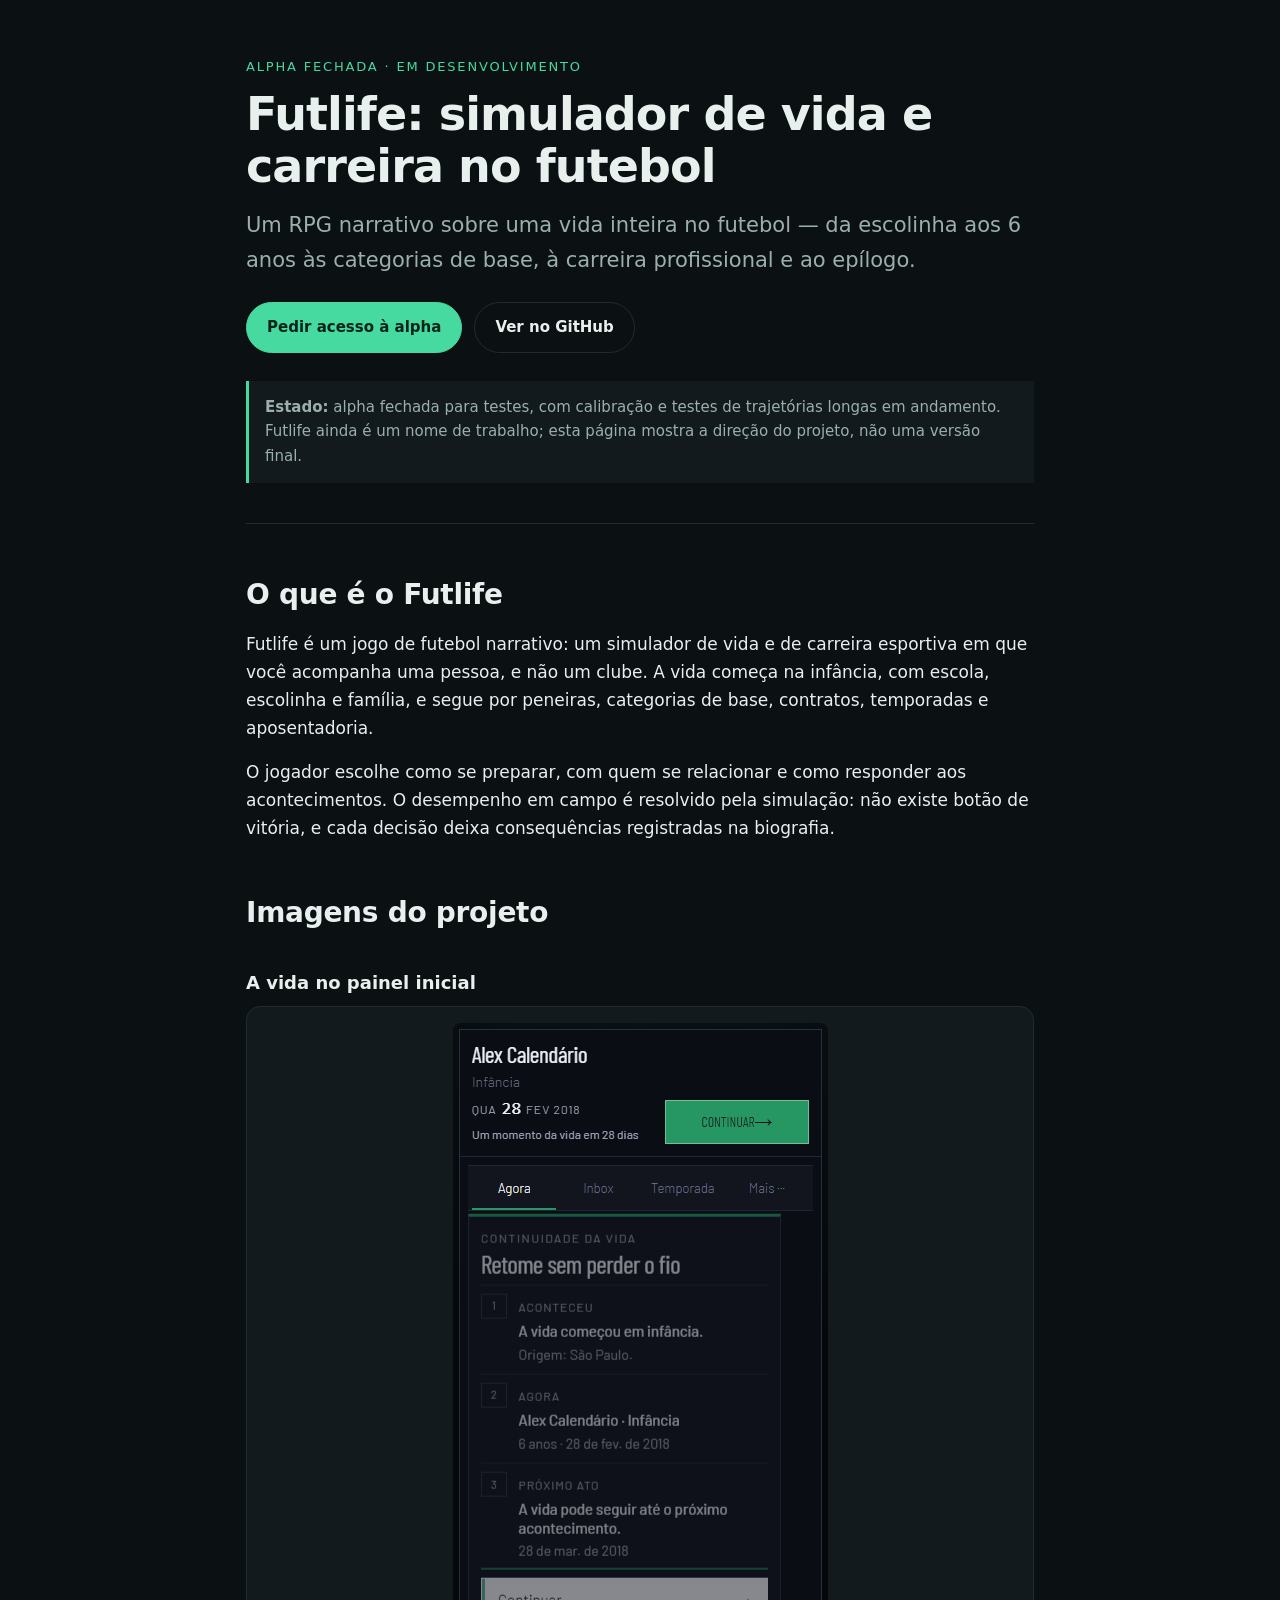
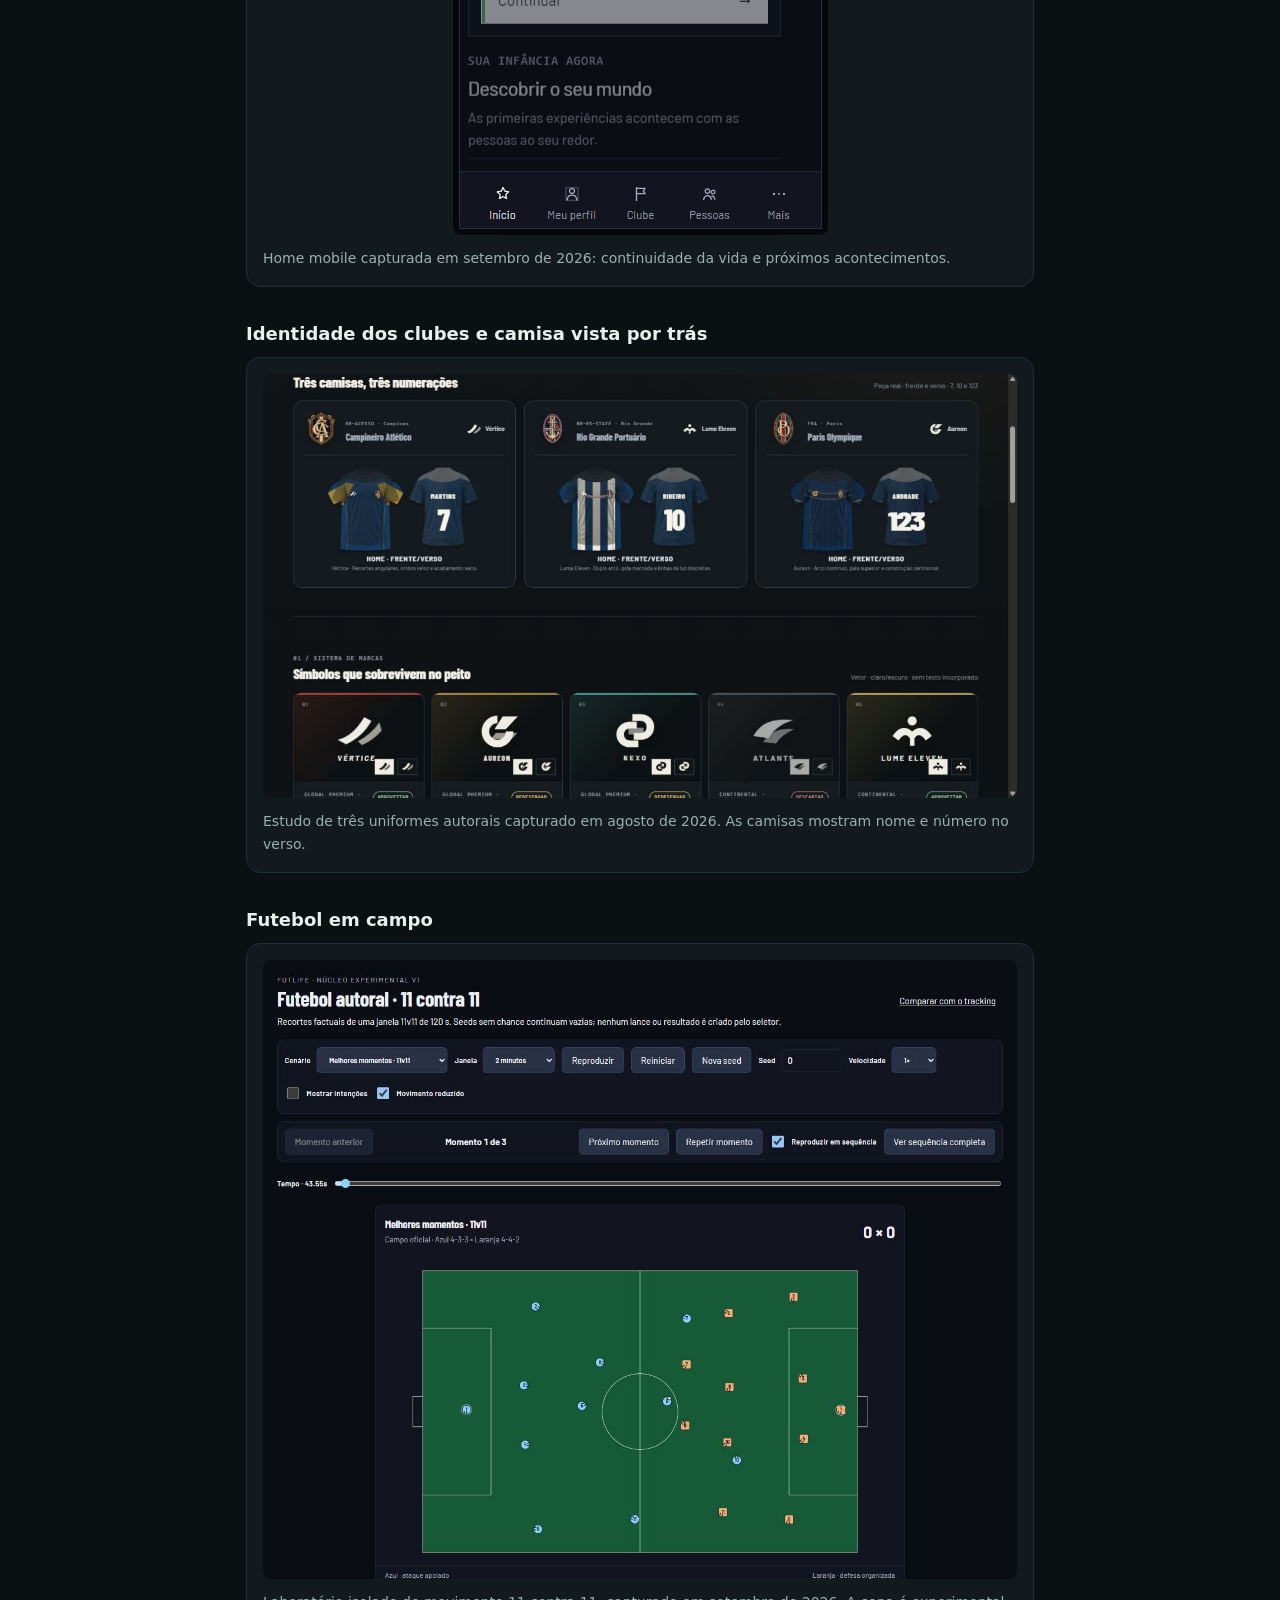
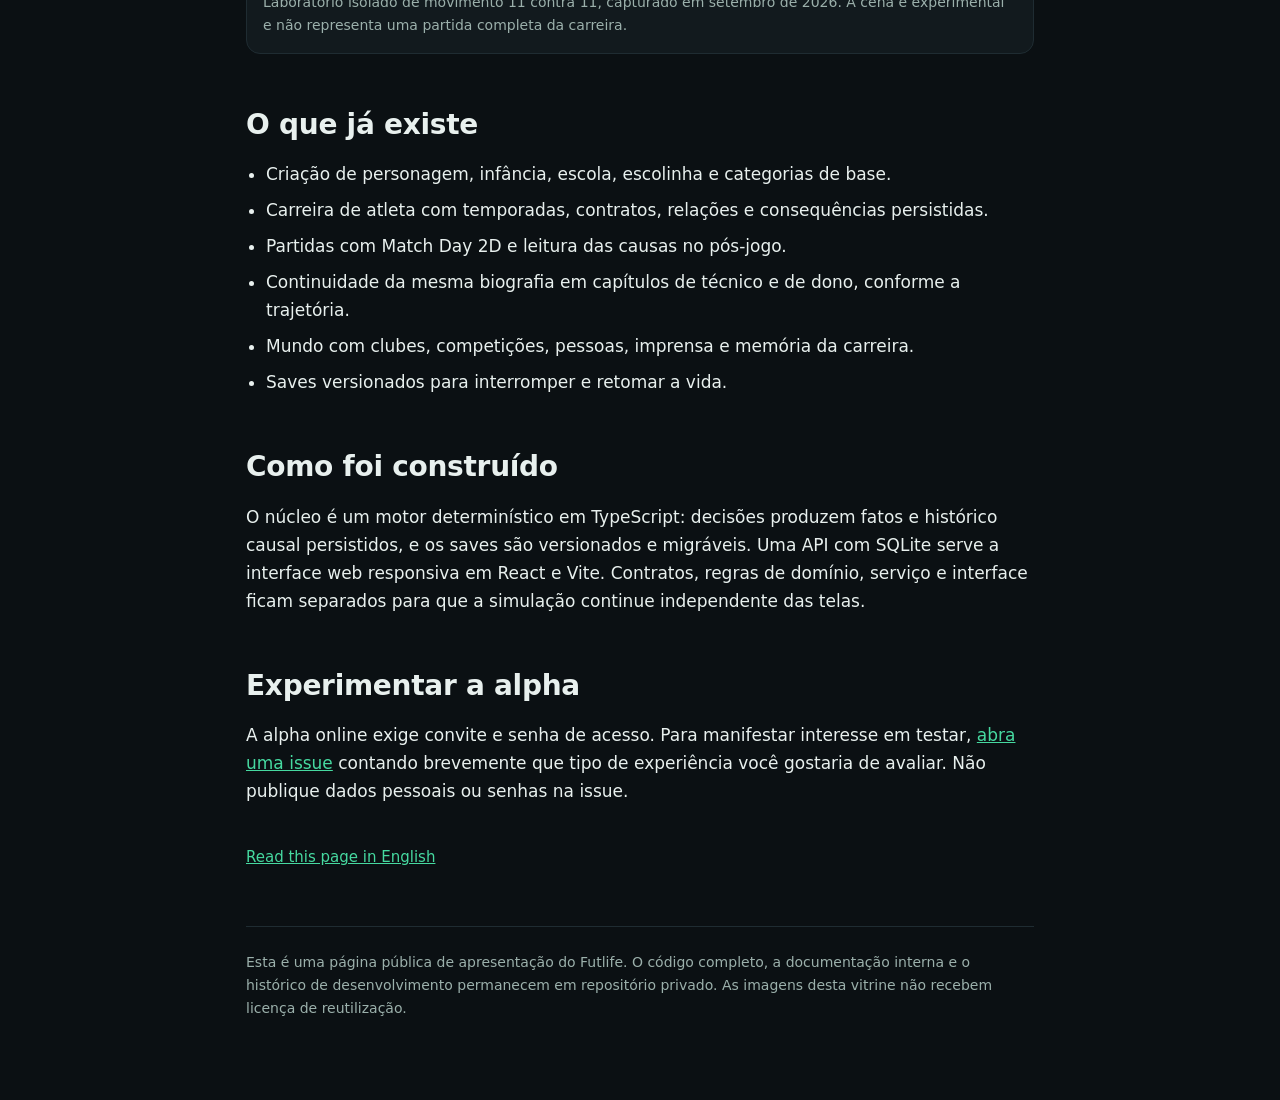
==== index.html @ e3adbea8 "Publica pagina do projeto e metadados de busca Adiciona uma pagina publica em HTML (pt-BR e en) com " ====
<!doctype html>
<html lang="pt-BR">
<head>
<meta charset="utf-8">
<meta name="viewport" content="width=device-width, initial-scale=1">
<title>Futlife — simulador de vida e carreira no futebol (RPG narrativo)</title>
<meta name="description" content="Futlife é um simulador de vida e carreira no futebol: um RPG narrativo que começa aos 6 anos e atravessa escolinha, categorias de base, carreira profissional e outros papéis. Alpha fechada em desenvolvimento.">
<link rel="canonical" href="https://cingez.github.io/futlife-showcase/">
<link rel="alternate" hreflang="pt-BR" href="https://cingez.github.io/futlife-showcase/">
<link rel="alternate" hreflang="en" href="https://cingez.github.io/futlife-showcase/en/">
<link rel="alternate" hreflang="x-default" href="https://cingez.github.io/futlife-showcase/">
<meta name="author" content="Futlife">
<meta name="robots" content="index, follow, max-image-preview:large">
<meta name="theme-color" content="#0b1013">

<meta property="og:type" content="website">
<meta property="og:site_name" content="Futlife">
<meta property="og:locale" content="pt_BR">
<meta property="og:locale:alternate" content="en_US">
<meta property="og:url" content="https://cingez.github.io/futlife-showcase/">
<meta property="og:title" content="Futlife — simulador de vida e carreira no futebol">
<meta property="og:description" content="RPG narrativo de uma vida inteira no futebol: da escolinha aos 6 anos às categorias de base, à carreira profissional e ao epílogo. Alpha fechada.">
<meta property="og:image" content="https://cingez.github.io/futlife-showcase/uniformes-frente-verso-ago-2026.png">
<meta property="og:image:alt" content="Três uniformes autorais do Futlife, com frente e verso das camisas">

<meta name="twitter:card" content="summary_large_image">
<meta name="twitter:title" content="Futlife — simulador de vida e carreira no futebol">
<meta name="twitter:description" content="RPG narrativo de uma vida inteira no futebol, da infância ao epílogo. Alpha fechada em desenvolvimento.">
<meta name="twitter:image" content="https://cingez.github.io/futlife-showcase/uniformes-frente-verso-ago-2026.png">

<link rel="stylesheet" href="style.css">

<script type="application/ld+json">
{
  "@context": "https://schema.org",
  "@type": "VideoGame",
  "name": "Futlife",
  "alternateName": "Futlife — simulador de vida no futebol",
  "url": "https://cingez.github.io/futlife-showcase/",
  "inLanguage": "pt-BR",
  "description": "Simulador de vida e carreira no futebol. RPG narrativo que começa aos 6 anos e atravessa escolinha, categorias de base, carreira profissional e outros papéis no futebol, com partidas simuladas e consequências persistentes.",
  "genre": ["Simulação de vida", "Simulação de carreira esportiva", "RPG narrativo"],
  "gamePlatform": ["Web browser"],
  "applicationCategory": "Game",
  "operatingSystem": "Navegador web",
  "image": "https://cingez.github.io/futlife-showcase/uniformes-frente-verso-ago-2026.png",
  "screenshot": [
    "https://cingez.github.io/futlife-showcase/home-mobile-set-2026.png",
    "https://cingez.github.io/futlife-showcase/uniformes-frente-verso-ago-2026.png",
    "https://cingez.github.io/futlife-showcase/laboratorio-11v11-set-2026.png"
  ],
  "sameAs": ["https://github.com/cingez/futlife-showcase"]
}
</script>
<script type="application/ld+json">
{
  "@context": "https://schema.org",
  "@type": "FAQPage",
  "mainEntity": [
    {
      "@type": "Question",
      "name": "O que é o Futlife?",
      "acceptedAnswer": {
        "@type": "Answer",
        "text": "Futlife é um simulador de vida e carreira no futebol em desenvolvimento. A trajetória começa aos 6 anos e pode passar pela escolinha, pelas categorias de base, pela carreira profissional e por outros papéis no futebol."
      }
    },
    {
      "@type": "Question",
      "name": "Dá para jogar o Futlife agora?",
      "acceptedAnswer": {
        "@type": "Answer",
        "text": "A alpha online é fechada: exige convite e senha de acesso. É possível manifestar interesse em testar abrindo uma issue no repositório público de apresentação."
      }
    },
    {
      "@type": "Question",
      "name": "O Futlife é um jogo de gerenciamento como o Football Manager?",
      "acceptedAnswer": {
        "@type": "Answer",
        "text": "Não. O jogador vive uma única trajetória pessoal: escolhe preparo, relações e respostas aos acontecimentos. Os resultados esportivos são resolvidos pela simulação, não escolhidos diretamente."
      }
    }
  ]
}
</script>
</head>
<body>
<div class="wrap">

<header class="hero">
  <p class="eyebrow">Alpha fechada · em desenvolvimento</p>
  <h1>Futlife: simulador de vida e carreira no futebol</h1>
  <p class="lede">Um RPG narrativo sobre uma vida inteira no futebol — da escolinha aos 6 anos às categorias de base, à carreira profissional e ao epílogo.</p>
  <div class="actions">
    <a class="btn primary" href="https://github.com/cingez/futlife-showcase/issues">Pedir acesso à alpha</a>
    <a class="btn" href="https://github.com/cingez/futlife-showcase">Ver no GitHub</a>
  </div>
  <p class="status"><strong>Estado:</strong> alpha fechada para testes, com calibração e testes de trajetórias longas em andamento. Futlife ainda é um nome de trabalho; esta página mostra a direção do projeto, não uma versão final.</p>
</header>

<main>
  <h2>O que é o Futlife</h2>
  <p>Futlife é um jogo de futebol narrativo: um simulador de vida e de carreira esportiva em que você acompanha uma pessoa, e não um clube. A vida começa na infância, com escola, escolinha e família, e segue por peneiras, categorias de base, contratos, temporadas e aposentadoria.</p>
  <p>O jogador escolhe como se preparar, com quem se relacionar e como responder aos acontecimentos. O desempenho em campo é resolvido pela simulação: não existe botão de vitória, e cada decisão deixa consequências registradas na biografia.</p>

  <h2>Imagens do projeto</h2>

  <h3>A vida no painel inicial</h3>
  <figure>
    <img src="home-mobile-set-2026.png" width="375" height="812" loading="lazy" decoding="async" alt="Home mobile do Futlife mostrando a vida de um jogador na infância, com continuidade da vida e próximos acontecimentos">
    <figcaption>Home mobile capturada em setembro de 2026: continuidade da vida e próximos acontecimentos.</figcaption>
  </figure>

  <h3>Identidade dos clubes e camisa vista por trás</h3>
  <figure>
    <img src="uniformes-frente-verso-ago-2026.png" loading="lazy" decoding="async" alt="Três uniformes autorais de clubes do Futlife, com frente e verso das camisas, nome e número nas costas">
    <figcaption>Estudo de três uniformes autorais capturado em agosto de 2026. As camisas mostram nome e número no verso.</figcaption>
  </figure>

  <h3>Futebol em campo</h3>
  <figure>
    <img src="laboratorio-11v11-set-2026.png" loading="lazy" decoding="async" alt="Laboratório experimental de futebol 11 contra 11 do Futlife, com os 22 jogadores posicionados em campo">
    <figcaption>Laboratório isolado de movimento 11 contra 11, capturado em setembro de 2026. A cena é experimental e não representa uma partida completa da carreira.</figcaption>
  </figure>

  <h2>O que já existe</h2>
  <ul>
    <li>Criação de personagem, infância, escola, escolinha e categorias de base.</li>
    <li>Carreira de atleta com temporadas, contratos, relações e consequências persistidas.</li>
    <li>Partidas com Match Day 2D e leitura das causas no pós-jogo.</li>
    <li>Continuidade da mesma biografia em capítulos de técnico e de dono, conforme a trajetória.</li>
    <li>Mundo com clubes, competições, pessoas, imprensa e memória da carreira.</li>
    <li>Saves versionados para interromper e retomar a vida.</li>
  </ul>

  <h2>Como foi construído</h2>
  <p>O núcleo é um motor determinístico em TypeScript: decisões produzem fatos e histórico causal persistidos, e os saves são versionados e migráveis. Uma API com SQLite serve a interface web responsiva em React e Vite. Contratos, regras de domínio, serviço e interface ficam separados para que a simulação continue independente das telas.</p>

  <h2>Experimentar a alpha</h2>
  <p>A alpha online exige convite e senha de acesso. Para manifestar interesse em testar, <a href="https://github.com/cingez/futlife-showcase/issues/new/choose">abra uma issue</a> contando brevemente que tipo de experiência você gostaria de avaliar. Não publique dados pessoais ou senhas na issue.</p>

  <p class="lang"><a href="en/" hreflang="en" lang="en">Read this page in English</a></p>
</main>

<footer>
  <p>Esta é uma página pública de apresentação do Futlife. O código completo, a documentação interna e o histórico de desenvolvimento permanecem em repositório privado. As imagens desta vitrine não recebem licença de reutilização.</p>
</footer>

</div>
</body>
</html>
---- style.css ----
:root {
  color-scheme: dark;
  --bg: #0b1013;
  --surface: #121a1e;
  --line: #1f2c32;
  --ink: #e8f0ee;
  --muted: #9bb0ab;
  --accent: #46d9a0;
  --accent-ink: #06231a;
}

* { box-sizing: border-box; }

html { scroll-behavior: smooth; }

body {
  margin: 0;
  background: var(--bg);
  color: var(--ink);
  font: 400 17px/1.65 system-ui, -apple-system, "Segoe UI", Roboto, Helvetica, Arial, sans-serif;
  -webkit-font-smoothing: antialiased;
}

.wrap {
  max-width: 820px;
  margin: 0 auto;
  padding: 0 16px;
}

header.hero {
  padding: 56px 0 40px;
  border-bottom: 1px solid var(--line);
}

.eyebrow {
  margin: 0 0 12px;
  font-size: 13px;
  letter-spacing: 0.14em;
  text-transform: uppercase;
  color: var(--accent);
}

h1 {
  margin: 0 0 16px;
  font-size: clamp(30px, 6vw, 46px);
  line-height: 1.12;
  font-weight: 600;
  letter-spacing: -0.02em;
}

.lede {
  margin: 0 0 24px;
  font-size: clamp(18px, 2.4vw, 21px);
  color: var(--muted);
}

h2 {
  margin: 48px 0 12px;
  font-size: clamp(22px, 3.4vw, 28px);
  font-weight: 600;
  letter-spacing: -0.01em;
}

h3 {
  margin: 32px 0 8px;
  font-size: 18px;
  font-weight: 600;
}

p { margin: 0 0 16px; }

a { color: var(--accent); }

ul { padding-left: 20px; margin: 0 0 16px; }

li { margin-bottom: 8px; }

.actions {
  display: flex;
  flex-wrap: wrap;
  gap: 12px;
  margin-top: 8px;
}

.btn {
  display: inline-block;
  padding: 12px 20px;
  border-radius: 999px;
  border: 1px solid var(--line);
  text-decoration: none;
  font-weight: 600;
  font-size: 15px;
  color: var(--ink);
}

.btn.primary {
  background: var(--accent);
  border-color: var(--accent);
  color: var(--accent-ink);
}

.status {
  margin: 28px 0 0;
  padding: 14px 16px;
  border-left: 3px solid var(--accent);
  background: var(--surface);
  color: var(--muted);
  font-size: 15px;
}

figure {
  margin: 0 0 32px;
  padding: 16px;
  background: var(--surface);
  border: 1px solid var(--line);
  border-radius: 14px;
}

figure img {
  display: block;
  max-width: 100%;
  height: auto;
  margin: 0 auto;
  border-radius: 8px;
}

figcaption {
  margin-top: 12px;
  font-size: 14px;
  color: var(--muted);
}

.lang {
  margin: 40px 0 0;
  font-size: 15px;
  color: var(--muted);
}

footer {
  margin-top: 56px;
  padding: 24px 0 64px;
  border-top: 1px solid var(--line);
  font-size: 14px;
  color: var(--muted);
}

@media (prefers-reduced-motion: reduce) {
  html { scroll-behavior: auto; }
}
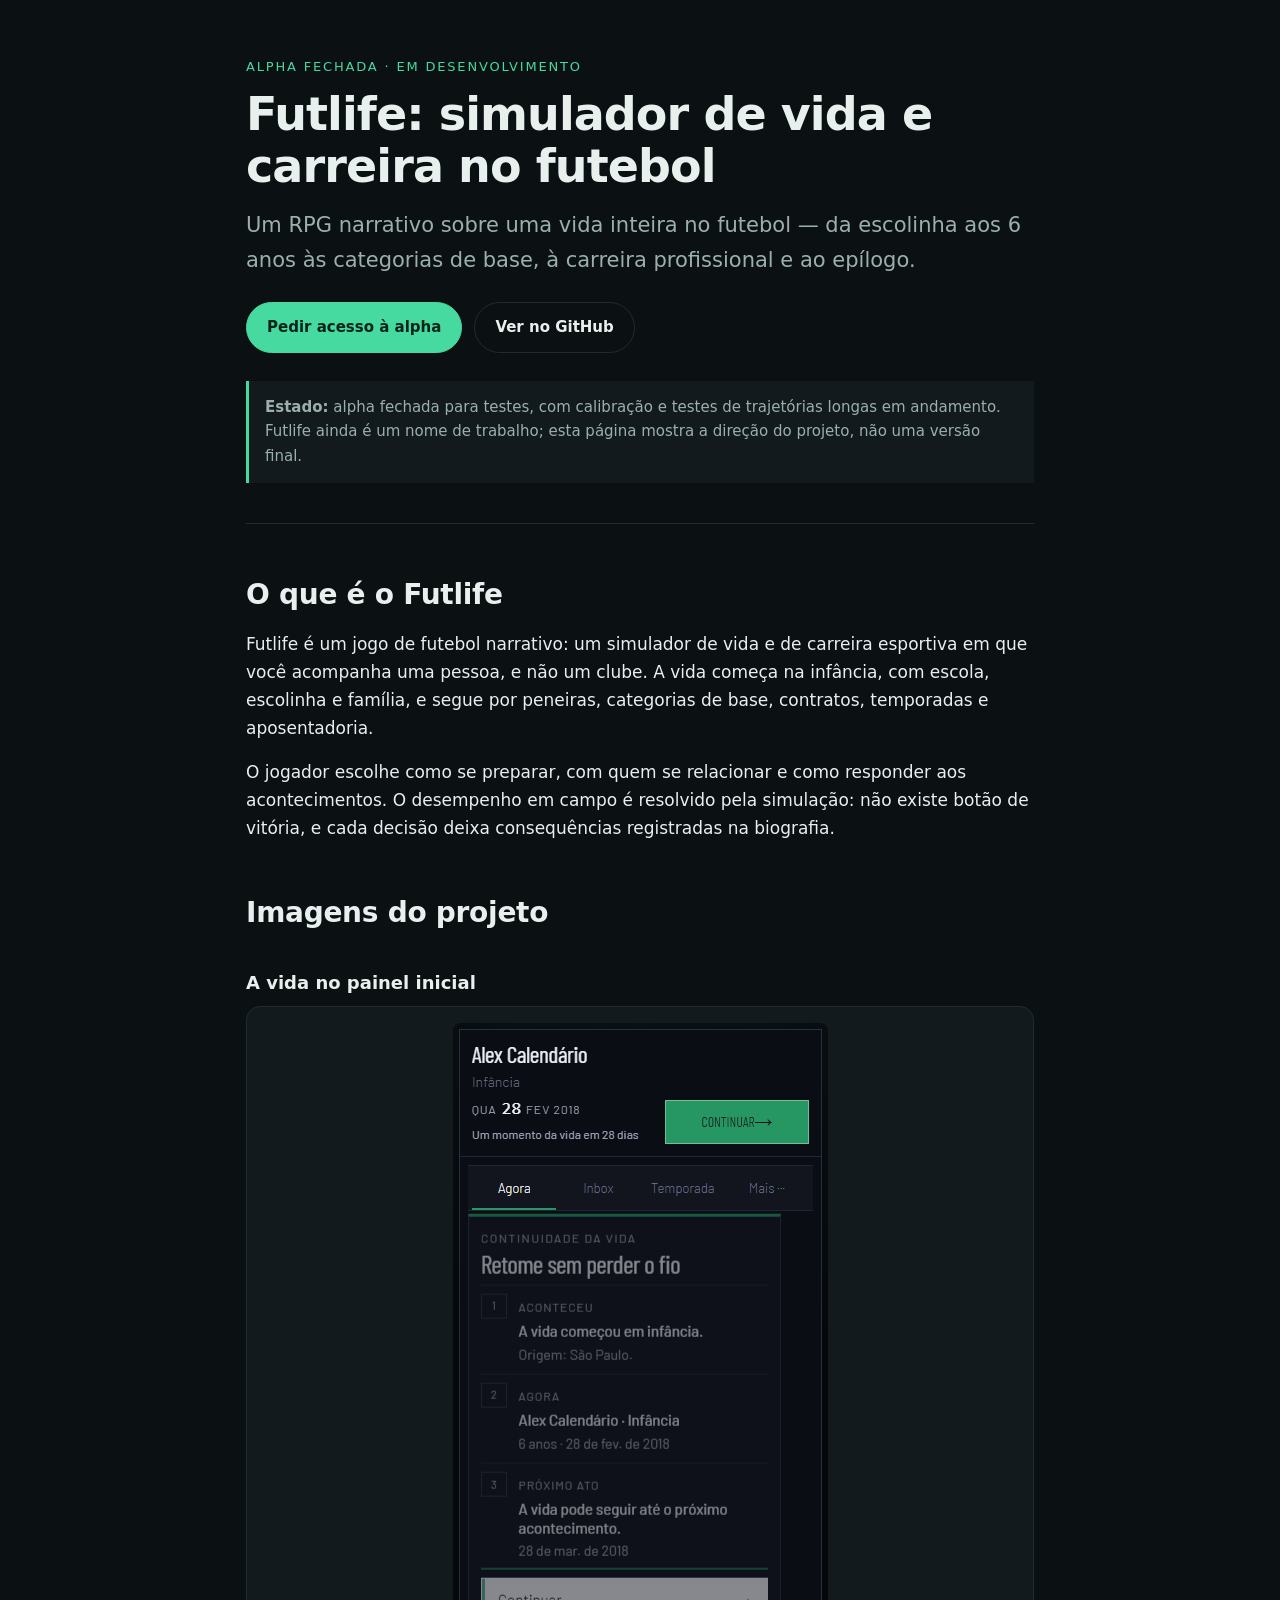
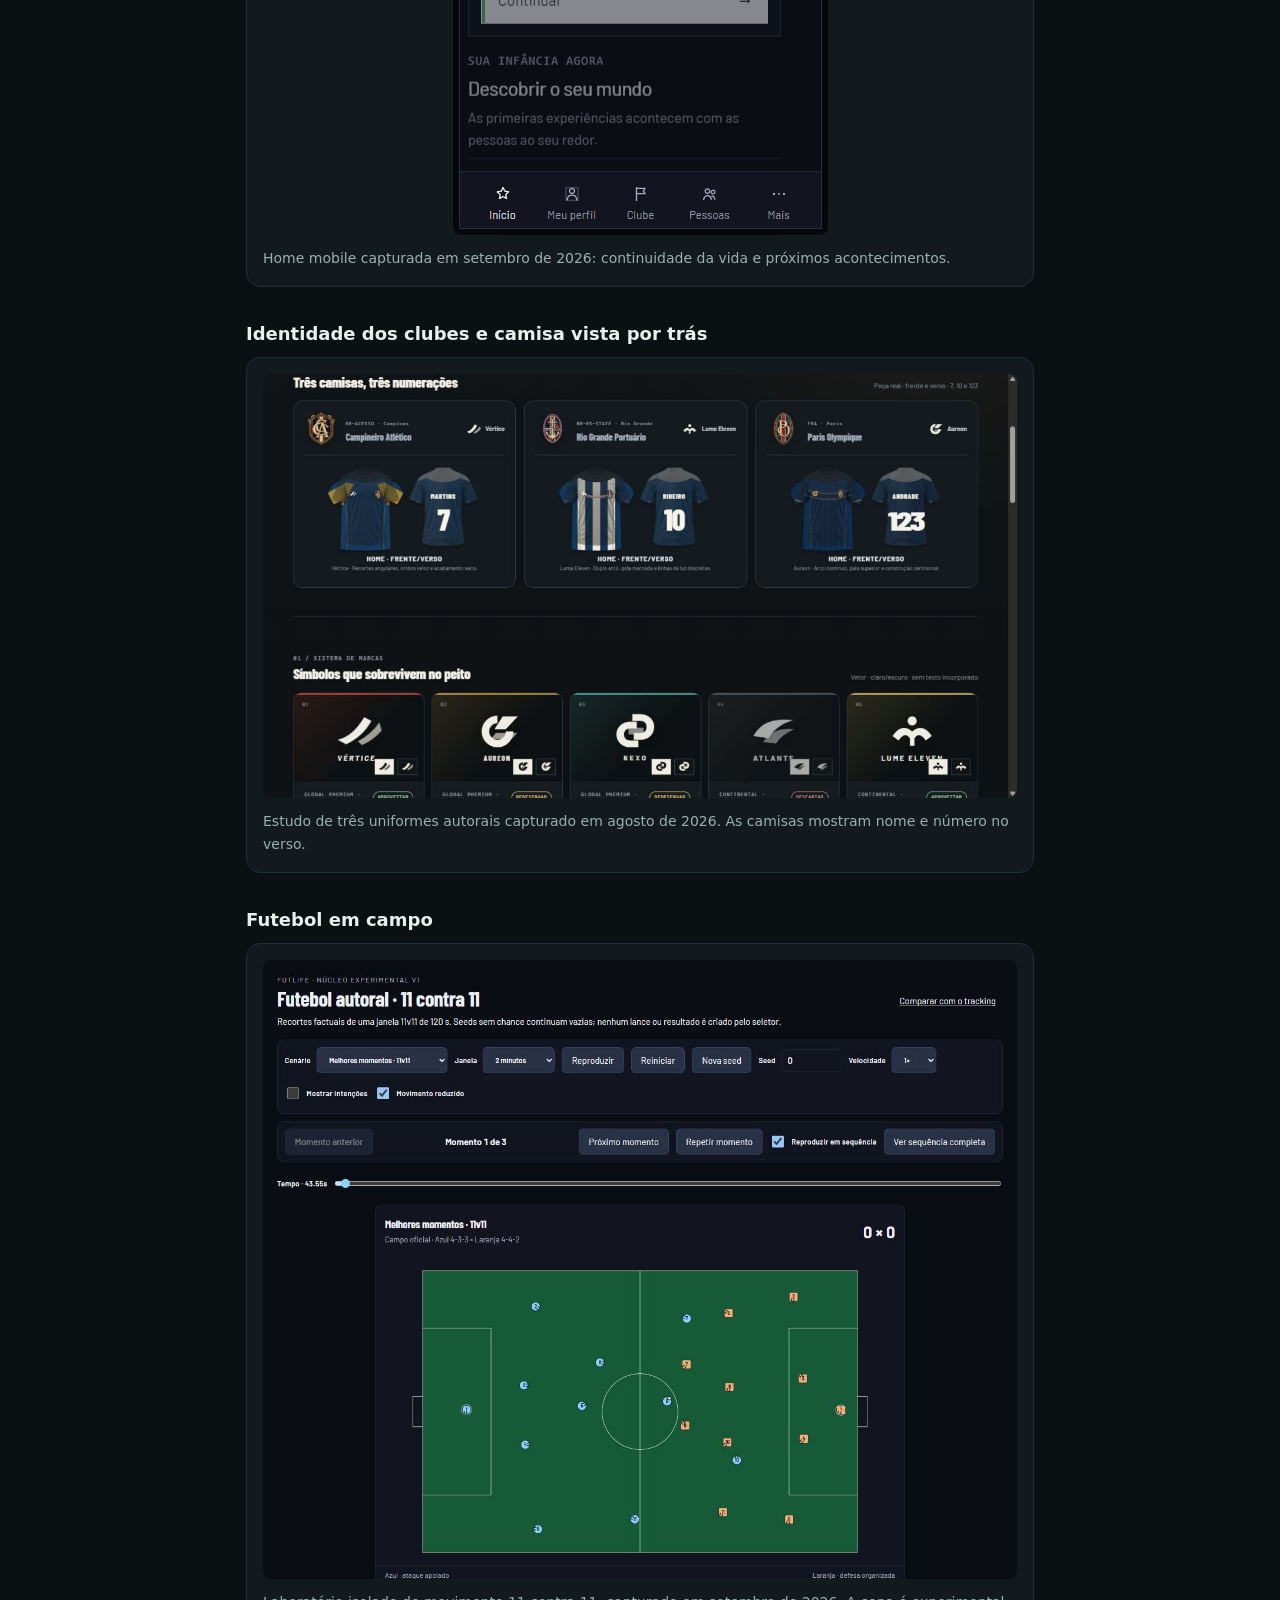
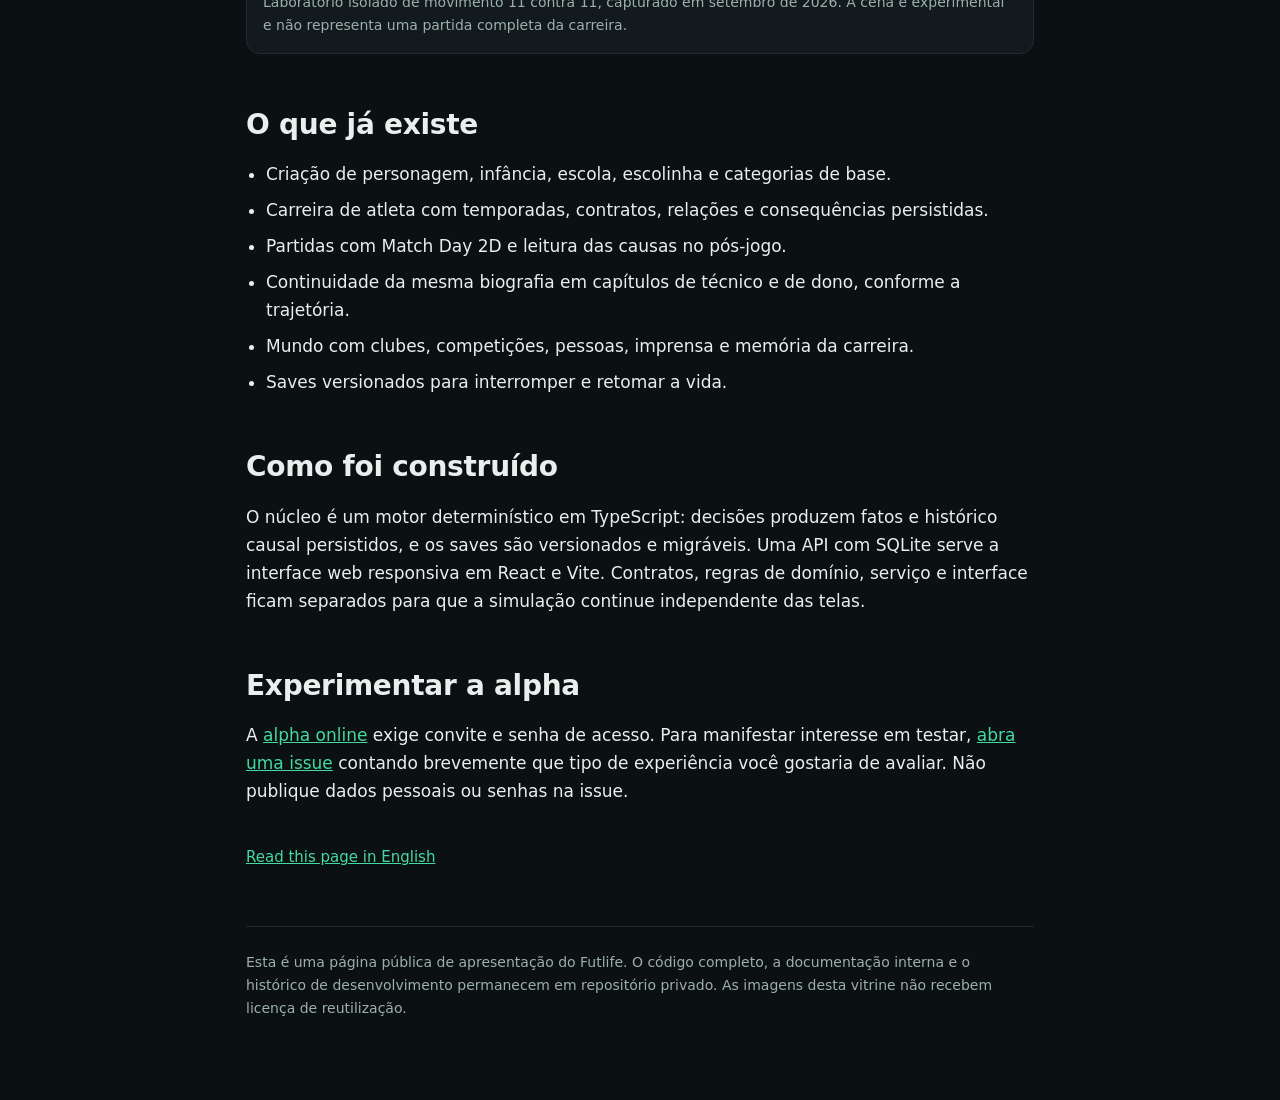
==== commit 7e4e218c: "Liga a alpha na pagina do projeto Co-Authored-By: Claude Opus 5 <noreply@anthropic.com>" ====
--- a/index.html
+++ b/index.html
@@ -138,7 +138,7 @@
   <p>O núcleo é um motor determinístico em TypeScript: decisões produzem fatos e histórico causal persistidos, e os saves são versionados e migráveis. Uma API com SQLite serve a interface web responsiva em React e Vite. Contratos, regras de domínio, serviço e interface ficam separados para que a simulação continue independente das telas.</p>
 
   <h2>Experimentar a alpha</h2>
-  <p>A alpha online exige convite e senha de acesso. Para manifestar interesse em testar, <a href="https://github.com/cingez/futlife-showcase/issues/new/choose">abra uma issue</a> contando brevemente que tipo de experiência você gostaria de avaliar. Não publique dados pessoais ou senhas na issue.</p>
+  <p>A <a href="https://futlife-alpha.onrender.com/" rel="noopener">alpha online</a> exige convite e senha de acesso. Para manifestar interesse em testar, <a href="https://github.com/cingez/futlife-showcase/issues/new/choose">abra uma issue</a> contando brevemente que tipo de experiência você gostaria de avaliar. Não publique dados pessoais ou senhas na issue.</p>
 
   <p class="lang"><a href="en/" hreflang="en" lang="en">Read this page in English</a></p>
 </main>
